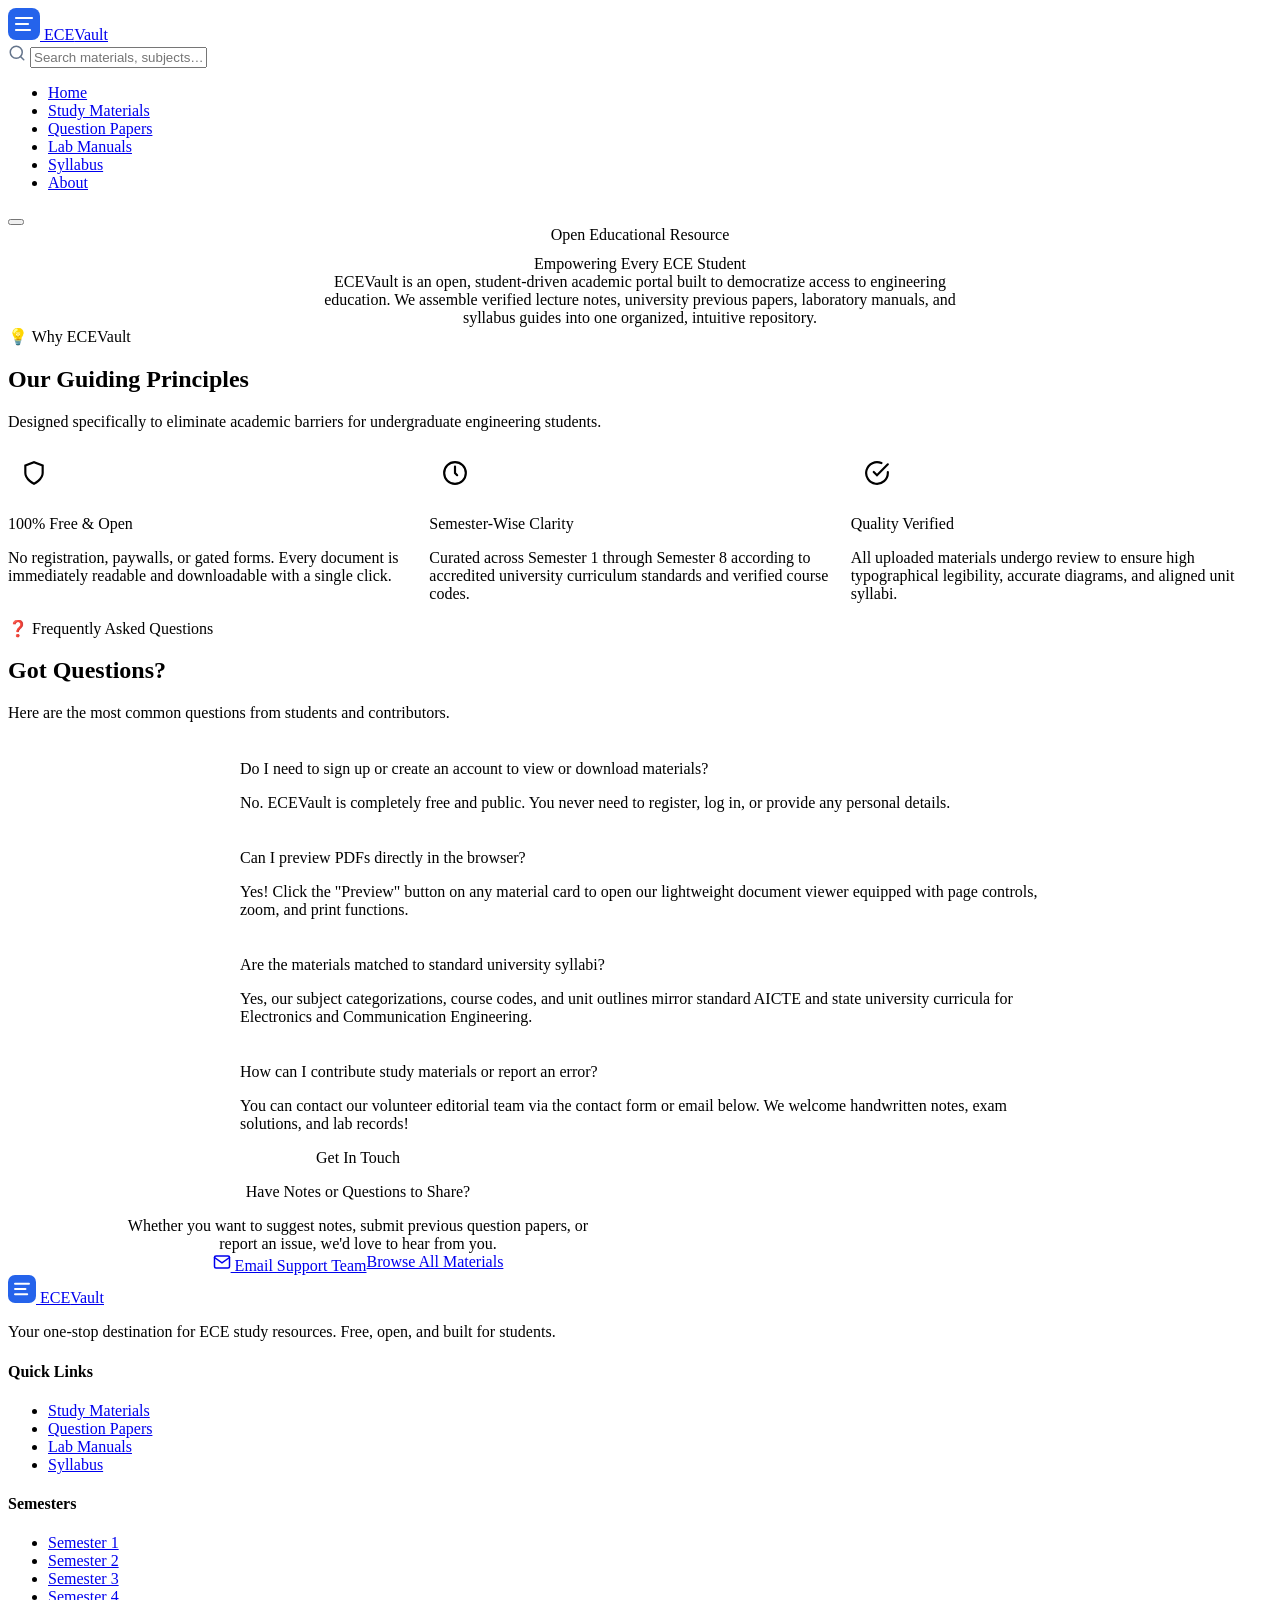
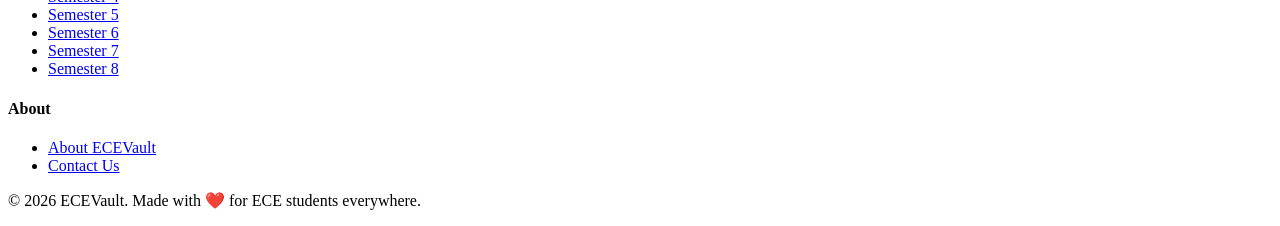
==== about.html @ ca65e0de "Add about, syllabus, and preview HTML files" ====
<!DOCTYPE html>
<html lang="en">
<head>
  <meta charset="UTF-8" />
  <meta name="viewport" content="width=device-width, initial-scale=1.0" />
  <title>About Us — ECEVault</title>
  <meta name="description" content="Learn about ECEVault — a free, open-access academic repository dedicated to Electronics & Communication Engineering students." />
  <link rel="preconnect" href="https://fonts.googleapis.com" />
  <link rel="preconnect" href="https://fonts.gstatic.com" crossorigin />
  <link href="https://fonts.googleapis.com/css2?family=Inter:wght@400;500;600;700;800&display=swap" rel="stylesheet" />
  <link rel="stylesheet" href="css/design-tokens.css" />
  <link rel="stylesheet" href="css/components.css" />
  <link rel="stylesheet" href="css/layout.css" />
  <style>
    .about-hero {
      background: linear-gradient(180deg, #EFF6FF 0%, var(--color-bg) 100%);
      padding: var(--space-16) 0 var(--space-12);
      text-align: center;
      border-bottom: 1px solid var(--color-border);
    }
    .about-hero__title {
      font-size: var(--font-size-4xl);
      font-weight: var(--font-weight-extrabold);
      color: var(--color-text);
      margin-bottom: var(--space-4);
    }
    .about-hero__sub {
      font-size: var(--font-size-lg);
      color: var(--color-text-secondary);
      max-width: 680px;
      margin: 0 auto;
      line-height: var(--line-height-relaxed);
    }
    .about-values-grid {
      display: grid;
      grid-template-columns: repeat(3, 1fr);
      gap: var(--space-6);
      margin: var(--space-12) 0;
    }
    .about-value-card {
      background: var(--color-card);
      border: 1px solid var(--color-border);
      border-radius: var(--radius-xl);
      padding: var(--space-8);
      box-shadow: var(--shadow-sm);
      transition: all var(--transition-base);
    }
    .about-value-card:hover {
      box-shadow: var(--shadow-lg);
      border-color: var(--color-primary-light);
      transform: translateY(-2px);
    }
    .about-value-icon {
      width: 52px;
      height: 52px;
      border-radius: var(--radius-lg);
      background: var(--color-primary-light);
      color: var(--color-primary);
      display: flex;
      align-items: center;
      justify-content: center;
      margin-bottom: var(--space-4);
    }
    .faq-list {
      display: grid;
      gap: var(--space-4);
      max-width: 800px;
      margin: 0 auto;
    }
    .faq-item {
      background: var(--color-card);
      border: 1px solid var(--color-border);
      border-radius: var(--radius-lg);
      padding: var(--space-5) var(--space-6);
      box-shadow: var(--shadow-xs);
    }
    .faq-question {
      font-size: var(--font-size-base);
      font-weight: var(--font-weight-semibold);
      color: var(--color-text);
      margin-bottom: var(--space-2);
    }
    .faq-answer {
      font-size: var(--font-size-sm);
      color: var(--color-text-secondary);
      line-height: var(--line-height-relaxed);
    }
    .contact-card {
      background: #FFFFFF;
      border: 1px solid var(--color-border);
      border-radius: var(--radius-2xl);
      padding: var(--space-10);
      text-align: center;
      max-width: 700px;
      margin: var(--space-16) auto 0;
      box-shadow: var(--shadow-md);
    }
    @media (max-width: 768px) {
      .about-values-grid { grid-template-columns: 1fr; }
      .about-hero__title { font-size: var(--font-size-3xl); }
    }
  </style>
</head>
<body>

  <!-- ═══════════════ NAVBAR ═══════════════ -->
  <nav class="navbar" id="navbar">
    <div class="container navbar__inner">
      <a href="index.html" class="navbar__brand">
        <svg class="navbar__logo-icon" viewBox="0 0 32 32" width="32" height="32" fill="none">
          <rect width="32" height="32" rx="8" fill="#2563EB"/>
          <path d="M8 10h16M8 16h12M8 22h14" stroke="#fff" stroke-width="2.2" stroke-linecap="round"/>
        </svg>
        <span class="navbar__logo-text">ECE<span class="navbar__logo-accent">Vault</span></span>
      </a>

      <div class="navbar__search" id="navbarSearch">
        <svg width="18" height="18" viewBox="0 0 24 24" fill="none" stroke="#64748B" stroke-width="2" stroke-linecap="round"><circle cx="11" cy="11" r="8"/><line x1="21" y1="21" x2="16.65" y2="16.65"/></svg>
        <input type="text" id="globalSearch" class="navbar__search-input" placeholder="Search materials, subjects…" autocomplete="off" />
      </div>

      <ul class="navbar__links" id="navLinks">
        <li><a href="index.html" class="navbar__link">Home</a></li>
        <li><a href="materials.html" class="navbar__link">Study Materials</a></li>
        <li><a href="papers.html" class="navbar__link">Question Papers</a></li>
        <li><a href="lab-manuals.html" class="navbar__link">Lab Manuals</a></li>
        <li><a href="syllabus.html" class="navbar__link">Syllabus</a></li>
        <li><a href="about.html" class="navbar__link navbar__link--active">About</a></li>
      </ul>

      <button class="navbar__hamburger" id="hamburgerBtn" aria-label="Toggle navigation menu">
        <span></span><span></span><span></span>
      </button>
    </div>
  </nav>

  <!-- ═══════════════ HERO ═══════════════ -->
  <header class="about-hero">
    <div class="container">
      <nav class="breadcrumbs" id="breadcrumbs" style="justify-content: center; margin-bottom: var(--space-4);"></nav>
      <span class="badge badge--blue" style="margin-bottom: var(--space-3);">Open Educational Resource</span>
      <h1 class="about-hero__title">Empowering Every ECE Student</h1>
      <p class="about-hero__sub">
        ECEVault is an open, student-driven academic portal built to democratize access to engineering education. We assemble verified lecture notes, university previous papers, laboratory manuals, and syllabus guides into one organized, intuitive repository.
      </p>
    </div>
  </header>

  <!-- ═══════════════ MAIN CONTENT ═══════════════ -->
  <main class="page-content">
    <div class="container">
      <!-- Core Pillars -->
      <div class="section__header">
        <span class="section__badge">💡 Why ECEVault</span>
        <h2 class="section__title">Our Guiding Principles</h2>
        <p class="section__subtitle">Designed specifically to eliminate academic barriers for undergraduate engineering students.</p>
      </div>

      <div class="about-values-grid">
        <div class="about-value-card">
          <div class="about-value-icon">
            <svg width="26" height="26" viewBox="0 0 24 24" fill="none" stroke="currentColor" stroke-width="2" stroke-linecap="round"><path d="M12 22s8-4 8-10V5l-8-3-8 3v7c0 6 8 10 8 10z"/></svg>
          </div>
          <h3 style="font-size: var(--font-size-lg); font-weight: var(--font-weight-bold); color: var(--color-text); margin-bottom: var(--space-2);">100% Free &amp; Open</h3>
          <p style="font-size: var(--font-size-sm); color: var(--color-text-secondary); line-height: var(--line-height-relaxed);">
            No registration, paywalls, or gated forms. Every document is immediately readable and downloadable with a single click.
          </p>
        </div>

        <div class="about-value-card">
          <div class="about-value-icon" style="background: var(--color-cyan-light); color: var(--color-cyan);">
            <svg width="26" height="26" viewBox="0 0 24 24" fill="none" stroke="currentColor" stroke-width="2" stroke-linecap="round"><circle cx="12" cy="12" r="10"/><polyline points="12 6 12 12 14 14"/></svg>
          </div>
          <h3 style="font-size: var(--font-size-lg); font-weight: var(--font-weight-bold); color: var(--color-text); margin-bottom: var(--space-2);">Semester-Wise Clarity</h3>
          <p style="font-size: var(--font-size-sm); color: var(--color-text-secondary); line-height: var(--line-height-relaxed);">
            Curated across Semester 1 through Semester 8 according to accredited university curriculum standards and verified course codes.
          </p>
        </div>

        <div class="about-value-card">
          <div class="about-value-icon" style="background: var(--color-green-light); color: var(--color-green);">
            <svg width="26" height="26" viewBox="0 0 24 24" fill="none" stroke="currentColor" stroke-width="2" stroke-linecap="round"><path d="M22 11.08V12a10 10 0 1 1-5.93-9.14"/><polyline points="22 4 12 14.01 9 11.01"/></svg>
          </div>
          <h3 style="font-size: var(--font-size-lg); font-weight: var(--font-weight-bold); color: var(--color-text); margin-bottom: var(--space-2);">Quality Verified</h3>
          <p style="font-size: var(--font-size-sm); color: var(--color-text-secondary); line-height: var(--line-height-relaxed);">
            All uploaded materials undergo review to ensure high typographical legibility, accurate diagrams, and aligned unit syllabi.
          </p>
        </div>
      </div>

      <!-- FAQ Section -->
      <section style="margin-top: var(--space-16);">
        <div class="section__header">
          <span class="section__badge">❓ Frequently Asked Questions</span>
          <h2 class="section__title">Got Questions?</h2>
          <p class="section__subtitle">Here are the most common questions from students and contributors.</p>
        </div>

        <div class="faq-list">
          <div class="faq-item">
            <h4 class="faq-question">Do I need to sign up or create an account to view or download materials?</h4>
            <p class="faq-answer">No. ECEVault is completely free and public. You never need to register, log in, or provide any personal details.</p>
          </div>
          <div class="faq-item">
            <h4 class="faq-question">Can I preview PDFs directly in the browser?</h4>
            <p class="faq-answer">Yes! Click the "Preview" button on any material card to open our lightweight document viewer equipped with page controls, zoom, and print functions.</p>
          </div>
          <div class="faq-item">
            <h4 class="faq-question">Are the materials matched to standard university syllabi?</h4>
            <p class="faq-answer">Yes, our subject categorizations, course codes, and unit outlines mirror standard AICTE and state university curricula for Electronics and Communication Engineering.</p>
          </div>
          <div class="faq-item">
            <h4 class="faq-question">How can I contribute study materials or report an error?</h4>
            <p class="faq-answer">You can contact our volunteer editorial team via the contact form or email below. We welcome handwritten notes, exam solutions, and lab records!</p>
          </div>
        </div>
      </section>

      <!-- Contact / Feedback Card -->
      <div class="contact-card" id="contact">
        <span class="badge badge--blue" style="margin-bottom: var(--space-3);">Get In Touch</span>
        <h3 style="font-size: var(--font-size-2xl); font-weight: var(--font-weight-bold); color: var(--color-text); margin-bottom: var(--space-3);">Have Notes or Questions to Share?</h3>
        <p style="font-size: var(--font-size-base); color: var(--color-text-secondary); line-height: var(--line-height-relaxed); margin-bottom: var(--space-6); max-width: 500px; margin-left: auto; margin-right: auto;">
          Whether you want to suggest notes, submit previous question papers, or report an issue, we'd love to hear from you.
        </p>
        <div style="display:flex; justify-content:center; gap:var(--space-4); flex-wrap: wrap;">
          <a href="mailto:support@ecevault.edu" class="btn btn--primary btn--md">
            <svg width="18" height="18" viewBox="0 0 24 24" fill="none" stroke="currentColor" stroke-width="2" stroke-linecap="round"><path d="M4 4h16c1.1 0 2 .9 2 2v12c0 1.1-.9 2-2 2H4c-1.1 0-2-.9-2-2V6c0-1.1.9-2 2-2z"/><polyline points="22,6 12,13 2,6"/></svg>
            Email Support Team
          </a>
          <a href="materials.html" class="btn btn--outline btn--md">
            Browse All Materials
          </a>
        </div>
      </div>
    </div>
  </main>

  <!-- ═══════════════ FOOTER ═══════════════ -->
  <footer class="footer">
    <div class="container">
      <div class="footer__grid">
        <div class="footer__brand">
          <a href="index.html" class="navbar__brand">
            <svg class="navbar__logo-icon" viewBox="0 0 32 32" width="28" height="28" fill="none">
              <rect width="32" height="32" rx="8" fill="#2563EB"/>
              <path d="M8 10h16M8 16h12M8 22h14" stroke="#fff" stroke-width="2.2" stroke-linecap="round"/>
            </svg>
            <span class="navbar__logo-text">ECE<span class="navbar__logo-accent">Vault</span></span>
          </a>
          <p class="footer__tagline">Your one-stop destination for ECE study resources. Free, open, and built for students.</p>
        </div>
        <div class="footer__col">
          <h4 class="footer__heading">Quick Links</h4>
          <ul class="footer__list">
            <li><a href="materials.html">Study Materials</a></li>
            <li><a href="papers.html">Question Papers</a></li>
            <li><a href="lab-manuals.html">Lab Manuals</a></li>
            <li><a href="syllabus.html">Syllabus</a></li>
          </ul>
        </div>
        <div class="footer__col">
          <h4 class="footer__heading">Semesters</h4>
          <ul class="footer__list">
            <li><a href="semester.html?sem=1">Semester 1</a></li>
            <li><a href="semester.html?sem=2">Semester 2</a></li>
            <li><a href="semester.html?sem=3">Semester 3</a></li>
            <li><a href="semester.html?sem=4">Semester 4</a></li>
            <li><a href="semester.html?sem=5">Semester 5</a></li>
            <li><a href="semester.html?sem=6">Semester 6</a></li>
            <li><a href="semester.html?sem=7">Semester 7</a></li>
            <li><a href="semester.html?sem=8">Semester 8</a></li>
          </ul>
        </div>
        <div class="footer__col">
          <h4 class="footer__heading">About</h4>
          <ul class="footer__list">
            <li><a href="about.html">About ECEVault</a></li>
            <li><a href="about.html#contact">Contact Us</a></li>
          </ul>
        </div>
      </div>
      <div class="footer__bottom">
        <p>&copy; 2026 ECEVault. Made with ❤️ for ECE students everywhere.</p>
      </div>
    </div>
  </footer>

  <script src="js/data.js"></script>
  <script src="js/components.js"></script>
  <script src="js/app.js"></script>
  <script>
    document.addEventListener('DOMContentLoaded', () => {
      renderBreadcrumbs('breadcrumbs', [
        { label: 'Home', href: 'index.html' },
        { label: 'About ECEVault', href: 'about.html' }
      ]);
    });
  </script>
</body>
</html>
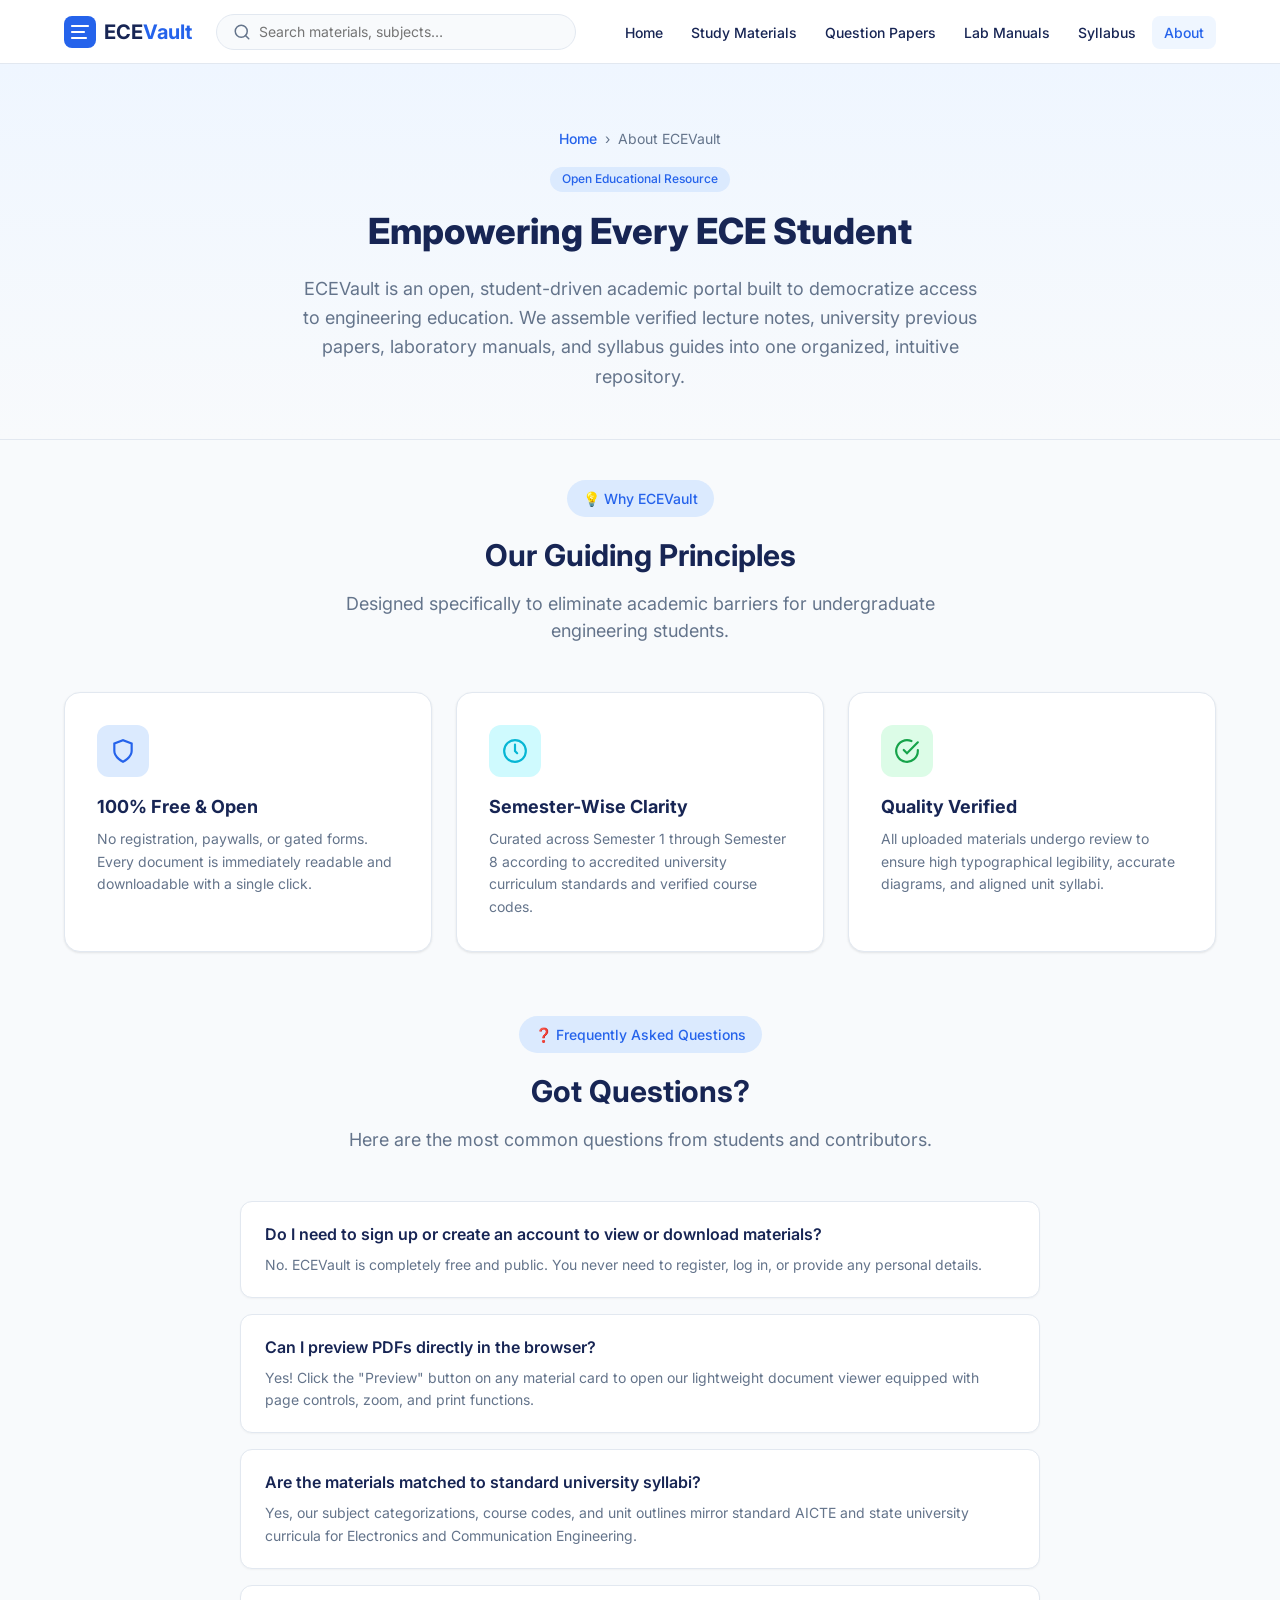
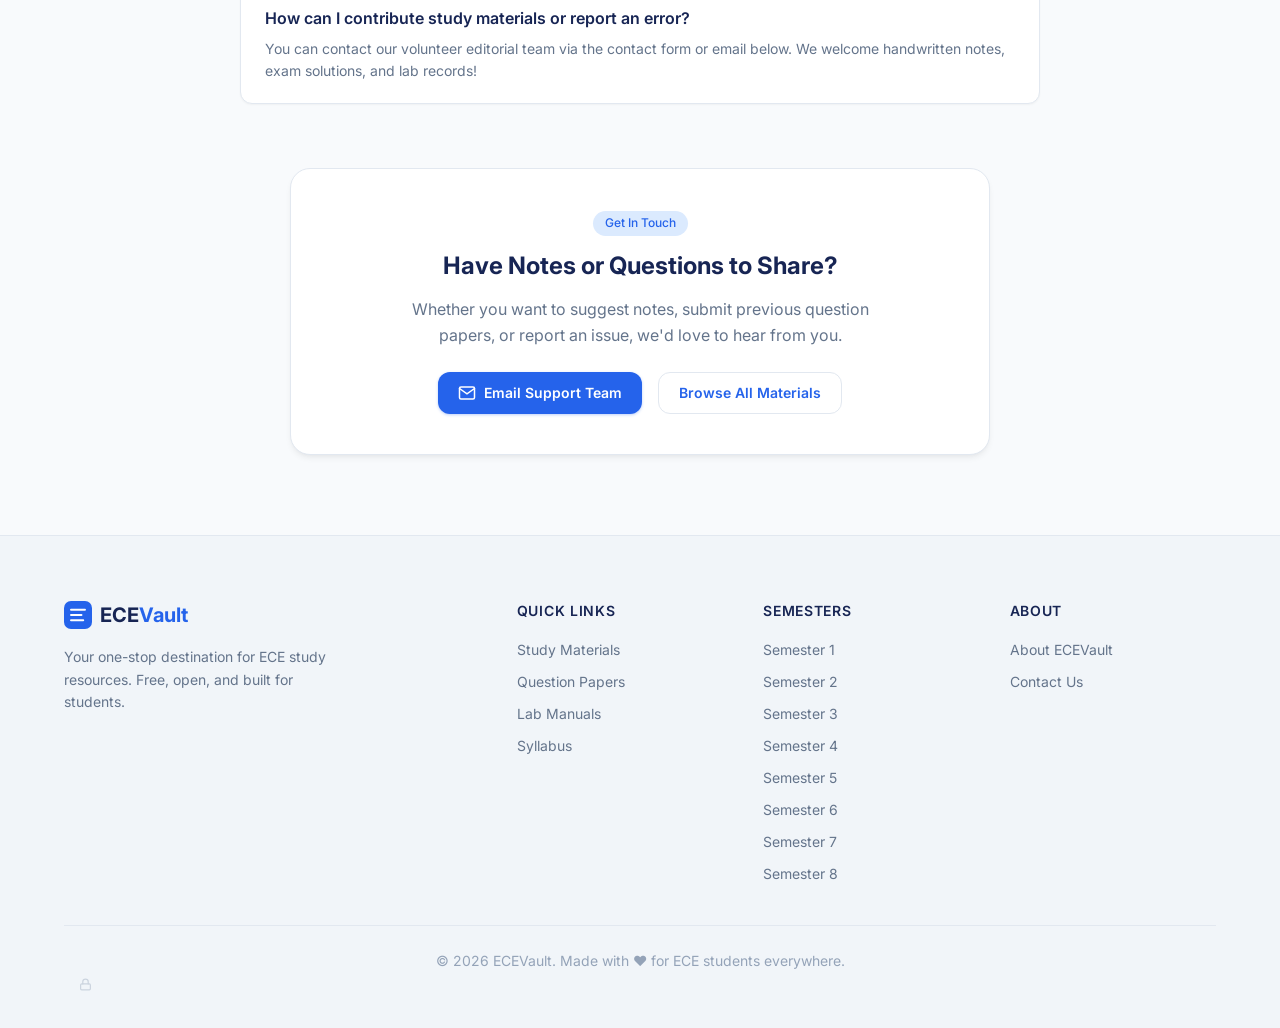
==== commit 18bd975e: "Add security headers and favicon to about.html" ====
--- a/about.html
+++ b/about.html
@@ -100,6 +100,10 @@
       .about-hero__title { font-size: var(--font-size-3xl); }
     }
   </style>
+  <link rel="icon" type="image/svg+xml" href="favicon.svg" />
+  <link rel="alternate icon" href="favicon.ico" />
+  <meta http-equiv="X-Content-Type-Options" content="nosniff" />
+  <meta name="referrer" content="strict-origin-when-cross-origin" />
 </head>
 <body>
 
--- a/css/design-tokens.css
+++ b/css/design-tokens.css
@@ -0,0 +1,88 @@
+:root {
+  --color-bg: #F8FAFC;
+  --color-bg-alt: #F1F5F9;
+  --color-card: #FFFFFF;
+  --color-primary: #2563EB;
+  --color-primary-hover: #1D4ED8;
+  --color-primary-light: #DBEAFE;
+  --color-primary-100: #EFF6FF;
+  --color-cyan: #06B6D4;
+  --color-cyan-light: #CFFAFE;
+  --color-violet: #7C3AED;
+  --color-violet-light: #EDE9FE;
+  --color-green: #16A34A;
+  --color-green-light: #DCFCE7;
+  --color-amber: #F59E0B;
+  --color-amber-light: #FEF3C7;
+  --color-red: #EF4444;
+  --color-red-light: #FEE2E2;
+
+  --color-text: #172554;
+  --color-text-secondary: #64748B;
+  --color-text-muted: #94A3B8;
+  --color-border: #E2E8F0;
+  --color-border-hover: #CBD5E1;
+
+  --font-family: 'Inter', -apple-system, BlinkMacSystemFont, 'Segoe UI', sans-serif;
+  --font-size-xs: 0.75rem;
+  --font-size-sm: 0.875rem;
+  --font-size-base: 1rem;
+  --font-size-lg: 1.125rem;
+  --font-size-xl: 1.25rem;
+  --font-size-2xl: 1.5rem;
+  --font-size-3xl: 1.875rem;
+  --font-size-4xl: 2.25rem;
+  --font-size-5xl: 3rem;
+
+  --font-weight-normal: 400;
+  --font-weight-medium: 500;
+  --font-weight-semibold: 600;
+  --font-weight-bold: 700;
+  --font-weight-extrabold: 800;
+
+  --line-height-tight: 1.25;
+  --line-height-normal: 1.5;
+  --line-height-relaxed: 1.625;
+
+  --space-1: 0.25rem;
+  --space-2: 0.5rem;
+  --space-3: 0.75rem;
+  --space-4: 1rem;
+  --space-5: 1.25rem;
+  --space-6: 1.5rem;
+  --space-8: 2rem;
+  --space-10: 2.5rem;
+  --space-12: 3rem;
+  --space-16: 4rem;
+  --space-20: 5rem;
+  --space-24: 6rem;
+
+  --radius-sm: 0.375rem;
+  --radius-md: 0.5rem;
+  --radius-lg: 0.75rem;
+  --radius-xl: 1rem;
+  --radius-2xl: 1.25rem;
+  --radius-full: 9999px;
+
+  --shadow-xs: 0 1px 2px rgba(0,0,0,0.04);
+  --shadow-sm: 0 1px 3px rgba(0,0,0,0.06), 0 1px 2px rgba(0,0,0,0.04);
+  --shadow-md: 0 4px 6px -1px rgba(0,0,0,0.06), 0 2px 4px -2px rgba(0,0,0,0.04);
+  --shadow-lg: 0 10px 15px -3px rgba(0,0,0,0.06), 0 4px 6px -4px rgba(0,0,0,0.04);
+  --shadow-xl: 0 20px 25px -5px rgba(0,0,0,0.06), 0 8px 10px -6px rgba(0,0,0,0.04);
+
+  --transition-fast: 150ms ease;
+  --transition-base: 200ms ease;
+  --transition-slow: 300ms ease;
+
+  --container-max: 1200px;
+  --navbar-height: 64px;
+}
+
+*, *::before, *::after { box-sizing: border-box; margin: 0; padding: 0; }
+html { font-size: 16px; scroll-behavior: smooth; }
+body { font-family: var(--font-family); font-size: var(--font-size-base); line-height: var(--line-height-normal); color: var(--color-text); background-color: var(--color-bg); min-height: 100vh; }
+img, svg { display: block; max-width: 100%; }
+a { color: inherit; text-decoration: none; transition: color var(--transition-fast); }
+ul, ol { list-style: none; }
+button, input, select, textarea { font-family: inherit; font-size: inherit; border: none; outline: none; background: none; }
+button { cursor: pointer; }
--- a/css/components.css
+++ b/css/components.css
@@ -0,0 +1,57 @@
+.container { width: 100%; max-width: var(--container-max); margin: 0 auto; padding: 0 var(--space-6); }
+.btn { display: inline-flex; align-items: center; gap: var(--space-2); font-weight: var(--font-weight-semibold); border-radius: var(--radius-lg); transition: all var(--transition-base); cursor: pointer; white-space: nowrap; text-decoration: none; line-height: 1; }
+.btn--sm { padding: var(--space-2) var(--space-4); font-size: var(--font-size-sm); }
+.btn--md { padding: var(--space-3) var(--space-5); font-size: var(--font-size-sm); }
+.btn--lg { padding: var(--space-4) var(--space-8); font-size: var(--font-size-base); }
+.btn--primary { background: var(--color-primary); color: #fff; box-shadow: 0 1px 3px rgba(37,99,235,0.3); }
+.btn--primary:hover { background: var(--color-primary-hover); box-shadow: 0 4px 12px rgba(37,99,235,0.35); transform: translateY(-1px); }
+.btn--outline { background: var(--color-card); color: var(--color-primary); border: 1.5px solid var(--color-border); }
+.btn--outline:hover { border-color: var(--color-primary); background: var(--color-primary-100); transform: translateY(-1px); }
+.badge { display: inline-flex; align-items: center; gap: var(--space-1); padding: var(--space-1) var(--space-3); border-radius: var(--radius-full); font-size: var(--font-size-xs); font-weight: var(--font-weight-medium); line-height: 1.4; }
+.badge--blue { background: var(--color-primary-light); color: var(--color-primary); }
+.badge--cyan { background: var(--color-cyan-light); color: #0E7490; }
+.badge--violet { background: var(--color-violet-light); color: var(--color-violet); }
+.badge--green { background: var(--color-green-light); color: var(--color-green); }
+.badge--amber { background: var(--color-amber-light); color: #B45309; }
+.material-card { background: var(--color-card); border: 1px solid var(--color-border); border-radius: var(--radius-xl); padding: var(--space-6); box-shadow: var(--shadow-sm); transition: all var(--transition-base); display: flex; flex-direction: column; }
+.material-card:hover { box-shadow: var(--shadow-lg); border-color: var(--color-primary-light); transform: translateY(-3px); }
+.material-card__header { display: flex; align-items: flex-start; gap: var(--space-4); margin-bottom: var(--space-4); }
+.material-card__icon { flex-shrink: 0; width: 48px; height: 48px; border-radius: var(--radius-lg); display: flex; align-items: center; justify-content: center; }
+.material-card__icon--blue { background: var(--color-primary-light); color: var(--color-primary); }
+.material-card__icon--cyan { background: var(--color-cyan-light); color: var(--color-cyan); }
+.material-card__icon--violet { background: var(--color-violet-light); color: var(--color-violet); }
+.material-card__icon--green { background: var(--color-green-light); color: var(--color-green); }
+.material-card__meta { flex: 1; min-width: 0; }
+.material-card__title { font-size: var(--font-size-base); font-weight: var(--font-weight-semibold); color: var(--color-text); margin-bottom: var(--space-1); line-height: var(--line-height-tight); }
+.material-card__subject { font-size: var(--font-size-sm); color: var(--color-text-secondary); }
+.material-card__badges { display: flex; flex-wrap: wrap; gap: var(--space-2); margin-bottom: var(--space-4); }
+.material-card__desc { font-size: var(--font-size-sm); color: var(--color-text-secondary); line-height: var(--line-height-relaxed); margin-bottom: var(--space-4); flex: 1; }
+.material-card__footer { display: flex; align-items: center; gap: var(--space-3); padding-top: var(--space-4); border-top: 1px solid var(--color-border); }
+.material-card__footer .btn { flex: 1; justify-content: center; }
+.material-card__size { font-size: var(--font-size-xs); color: var(--color-text-muted); }
+.semester-card { background: var(--color-card); border: 1px solid var(--color-border); border-radius: var(--radius-xl); padding: var(--space-6); text-align: center; transition: all var(--transition-base); cursor: pointer; text-decoration: none; display: block; }
+.semester-card:hover { box-shadow: var(--shadow-lg); border-color: var(--color-primary-light); transform: translateY(-3px); }
+.semester-card__icon { width: 56px; height: 56px; margin: 0 auto var(--space-4); border-radius: var(--radius-lg); display: flex; align-items: center; justify-content: center; font-size: var(--font-size-2xl); font-weight: var(--font-weight-bold); background: var(--color-primary-light); color: var(--color-primary); }
+.semester-card__label { font-size: var(--font-size-lg); font-weight: var(--font-weight-semibold); color: var(--color-primary); margin-bottom: var(--space-1); }
+.semester-card__count { font-size: var(--font-size-sm); color: var(--color-text-secondary); margin-bottom: var(--space-3); }
+.semester-card__link { font-size: var(--font-size-sm); font-weight: var(--font-weight-medium); color: var(--color-primary); }
+.section { padding: var(--space-20) 0; }
+.section--alt { background: var(--color-bg-alt); }
+.section__header { text-align: center; margin-bottom: var(--space-12); }
+.section__badge { display: inline-block; background: var(--color-primary-light); color: var(--color-primary); font-size: var(--font-size-sm); font-weight: var(--font-weight-medium); padding: var(--space-2) var(--space-4); border-radius: var(--radius-full); margin-bottom: var(--space-4); }
+.section__title { font-size: var(--font-size-3xl); font-weight: var(--font-weight-bold); color: var(--color-text); margin-bottom: var(--space-3); }
+.section__subtitle { font-size: var(--font-size-lg); color: var(--color-text-secondary); max-width: 600px; margin: 0 auto; }
+.section__cta { text-align: center; margin-top: var(--space-10); }
+.search-bar { background: var(--color-card); border: 1.5px solid var(--color-border); border-radius: var(--radius-xl); padding: var(--space-3) var(--space-5); display: flex; align-items: center; gap: var(--space-3); max-width: 600px; width: 100%; }
+.search-bar__input { flex: 1; font-size: var(--font-size-base); color: var(--color-text); background: none; }
+.filters { display: flex; flex-wrap: wrap; gap: var(--space-3); margin-bottom: var(--space-8); }
+.filter-select { appearance: none; background: var(--color-card); border: 1.5px solid var(--color-border); border-radius: var(--radius-lg); padding: var(--space-2) var(--space-8) var(--space-2) var(--space-4); font-size: var(--font-size-sm); font-weight: var(--font-weight-medium); color: var(--color-text); cursor: pointer; }
+.semester-grid { display: grid; grid-template-columns: repeat(4, 1fr); gap: var(--space-6); }
+.materials-grid { display: grid; grid-template-columns: repeat(3, 1fr); gap: var(--space-6); }
+.breadcrumbs { display: flex; align-items: center; gap: var(--space-2); font-size: var(--font-size-sm); color: var(--color-text-secondary); margin-bottom: var(--space-6); }
+.breadcrumbs a { color: var(--color-primary); font-weight: var(--font-weight-medium); }
+.pagination { display: flex; align-items: center; justify-content: center; gap: var(--space-2); margin-top: var(--space-10); }
+.pagination__btn { width: 40px; height: 40px; border-radius: var(--radius-lg); display: flex; align-items: center; justify-content: center; font-size: var(--font-size-sm); border: 1px solid var(--color-border); background: var(--color-card); cursor: pointer; }
+.pagination__btn--active { background: var(--color-primary); color: #fff; }
+@media (max-width: 1024px) { .semester-grid { grid-template-columns: repeat(2, 1fr); } .materials-grid { grid-template-columns: repeat(2, 1fr); } }
+@media (max-width: 768px) { .semester-grid { grid-template-columns: 1fr; } .materials-grid { grid-template-columns: 1fr; } }
--- a/css/layout.css
+++ b/css/layout.css
@@ -0,0 +1,27 @@
+.navbar { position: sticky; top: 0; z-index: 1000; height: var(--navbar-height); display: flex; align-items: center; backdrop-filter: blur(12px); background: rgba(255,255,255,0.95); border-bottom: 1px solid var(--color-border); }
+.navbar__inner { display: flex; align-items: center; gap: var(--space-6); }
+.navbar__brand { display: flex; align-items: center; gap: var(--space-2); flex-shrink: 0; }
+.navbar__logo-text { font-size: var(--font-size-xl); font-weight: var(--font-weight-bold); color: var(--color-text); }
+.navbar__logo-accent { color: var(--color-primary); }
+.navbar__search { flex: 1; max-width: 360px; display: flex; align-items: center; gap: var(--space-2); background: var(--color-bg); border: 1px solid var(--color-border); border-radius: var(--radius-full); padding: var(--space-2) var(--space-4); }
+.navbar__search-input { flex: 1; font-size: var(--font-size-sm); color: var(--color-text); min-width: 0; }
+.navbar__links { display: flex; align-items: center; gap: var(--space-1); margin-left: auto; }
+.navbar__link { font-size: var(--font-size-sm); font-weight: var(--font-weight-medium); color: var(--color-text); padding: var(--space-2) var(--space-3); border-radius: var(--radius-md); }
+.navbar__link:hover, .navbar__link--active { color: var(--color-primary); background: var(--color-primary-100); }
+.navbar__hamburger { display: none; flex-direction: column; gap: 5px; padding: var(--space-2); }
+.navbar__hamburger span { display: block; width: 22px; height: 2px; background: var(--color-text); }
+.footer { background: var(--color-bg-alt); border-top: 1px solid var(--color-border); padding: var(--space-16) 0 var(--space-8); }
+.footer__grid { display: grid; grid-template-columns: 2fr 1fr 1fr 1fr; gap: var(--space-10); margin-bottom: var(--space-10); }
+.footer__tagline { font-size: var(--font-size-sm); color: var(--color-text-secondary); line-height: var(--line-height-relaxed); margin-top: var(--space-4); max-width: 280px; }
+.footer__heading { font-size: var(--font-size-sm); font-weight: var(--font-weight-semibold); color: var(--color-text); text-transform: uppercase; letter-spacing: 0.05em; margin-bottom: var(--space-4); }
+.footer__list { display: flex; flex-direction: column; gap: var(--space-2); }
+.footer__list a { font-size: var(--font-size-sm); color: var(--color-text-secondary); }
+.footer__list a:hover { color: var(--color-primary); }
+.footer__bottom { border-top: 1px solid var(--color-border); padding-top: var(--space-6); text-align: center; font-size: var(--font-size-sm); color: var(--color-text-muted); }
+.page-content { padding-top: var(--space-10); padding-bottom: var(--space-20); min-height: calc(100vh - var(--navbar-height) - 200px); }
+.page-header { margin-bottom: var(--space-10); }
+.page-header__title { font-size: var(--font-size-3xl); font-weight: var(--font-weight-bold); color: var(--color-text); margin-bottom: var(--space-2); }
+.page-header__subtitle { font-size: var(--font-size-lg); color: var(--color-text-secondary); }
+.results-info { display: flex; align-items: center; justify-content: space-between; margin-bottom: var(--space-6); font-size: var(--font-size-sm); color: var(--color-text-secondary); }
+@media (max-width: 900px) { .navbar__hamburger { display: flex; } .navbar__search { max-width: 180px; } .footer__grid { grid-template-columns: 1fr 1fr; } }
+@media (max-width: 600px) { .footer__grid { grid-template-columns: 1fr; } }
